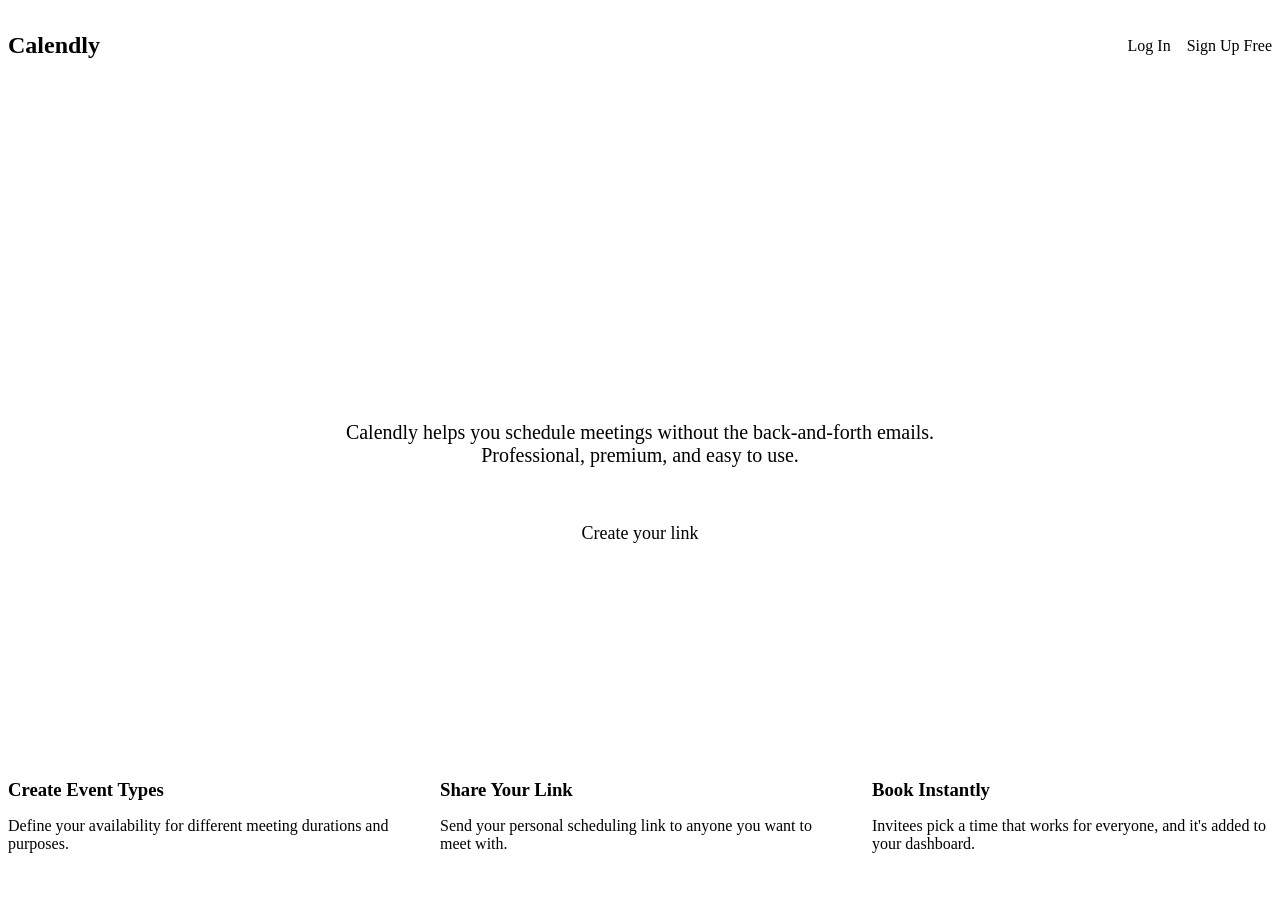
==== src/main/resources/templates/index.html @ 397c2df9 "implement core calendly clone functionality" ====
<!DOCTYPE html>
<html xmlns:th="http://www.thymeleaf.org">
<head>
    <meta charset="UTF-8">
    <title>Calendly Clone - Easy Scheduling</title>
    <link rel="stylesheet" th:href="@{/css/index.css}">
    <link href="https://fonts.googleapis.com/css2?family=Inter:wght@400;500;600;700&display=swap" rel="stylesheet">
    <style>
        .hero {
            padding: 120px 0;
            text-align: center;
        }
        .hero h1 {
            font-size: 4rem;
            line-height: 1.1;
            margin-bottom: 24px;
            background: linear-gradient(to right, var(--text-main), var(--primary-color));
            -webkit-background-clip: text;
            -webkit-text-fill-color: transparent;
        }
        .hero p {
            font-size: 1.25rem;
            color: var(--text-muted);
            max-width: 600px;
            margin: 0 auto 40px;
        }
    </style>
</head>
<body>
    <header style="padding: 24px 0;">
        <div class="container" style="display: flex; justify-content: space-between; align-items: center;">
            <div style="font-weight: 700; font-size: 1.5rem; color: var(--primary-color);">Calendly</div>
            <div style="display: flex; gap: 16px;">
                <a th:href="@{/login}" class="btn" style="color: var(--text-main); text-decoration: none;">Log In</a>
                <a th:href="@{/register}" class="btn btn-primary">Sign Up Free</a>
            </div>
        </div>
    </header>

    <main class="container">
        <section class="hero">
            <h1>Easy scheduling <br>ahead</h1>
            <p>Calendly helps you schedule meetings without the back-and-forth emails. Professional, premium, and easy to use.</p>
            <div style="display: flex; justify-content: center; gap: 16px;">
                <a th:href="@{/register}" class="btn btn-primary" style="padding: 16px 32px; font-size: 1.125rem;">Create your link</a>
            </div>
        </section>

        <section style="display: grid; grid-template-columns: repeat(3, 1fr); gap: 32px; margin-top: 80px;">
            <div class="card">
                <h3 style="margin-bottom: 12px;">Create Event Types</h3>
                <p style="color: var(--text-muted);">Define your availability for different meeting durations and purposes.</p>
            </div>
            <div class="card">
                <h3 style="margin-bottom: 12px;">Share Your Link</h3>
                <p style="color: var(--text-muted);">Send your personal scheduling link to anyone you want to meet with.</p>
            </div>
            <div class="card">
                <h3 style="margin-bottom: 12px;">Book Instantly</h3>
                <p style="color: var(--text-muted);">Invitees pick a time that works for everyone, and it's added to your dashboard.</p>
            </div>
        </section>
    </main>
</body>
</html>
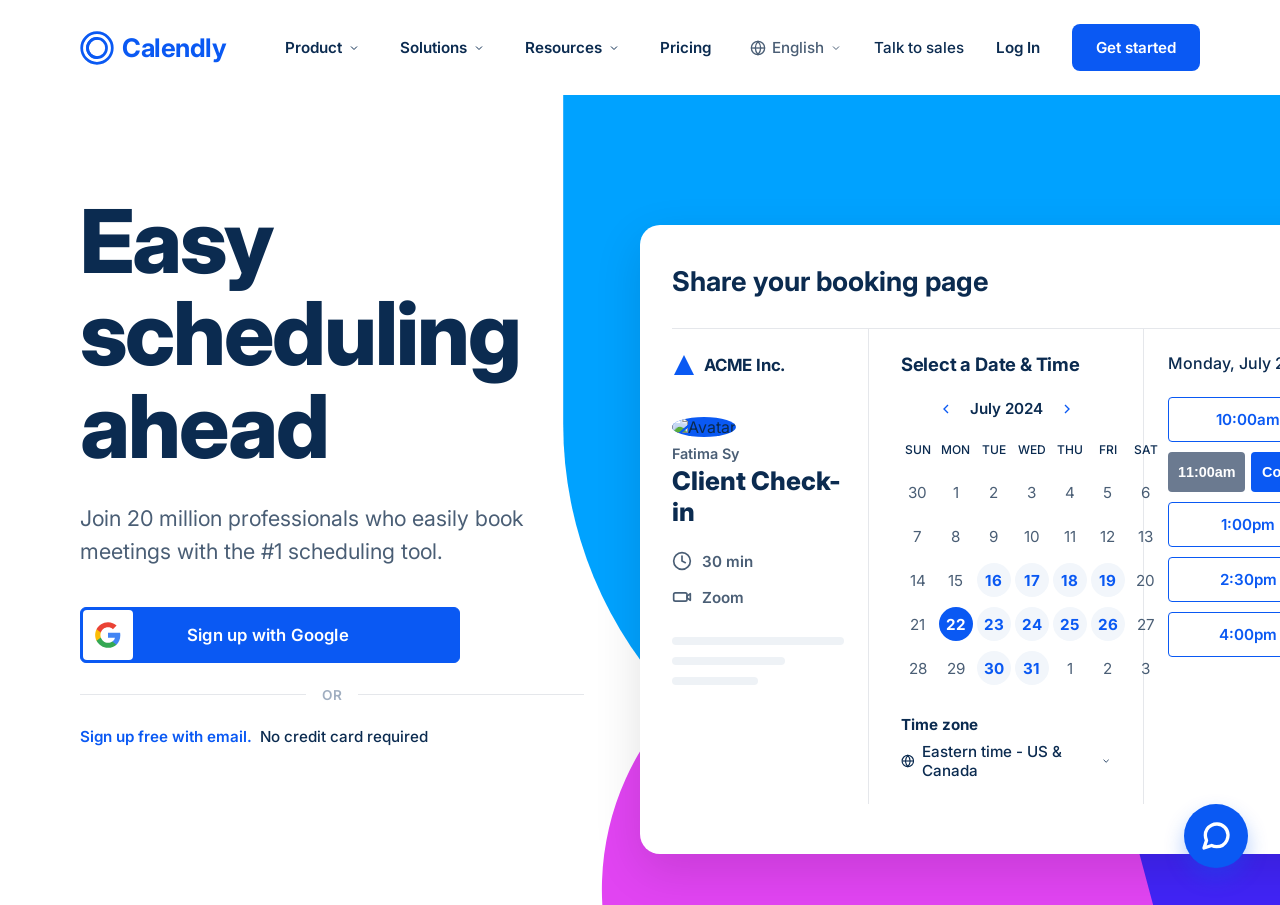
==== commit b7926ac6: "added google sign in" ====
--- a/src/main/resources/templates/index.html
+++ b/src/main/resources/templates/index.html
@@ -2,64 +2,327 @@
 <html xmlns:th="http://www.thymeleaf.org">
 <head>
     <meta charset="UTF-8">
-    <title>Calendly Clone - Easy Scheduling</title>
-    <link rel="stylesheet" th:href="@{/css/index.css}">
-    <link href="https://fonts.googleapis.com/css2?family=Inter:wght@400;500;600;700&display=swap" rel="stylesheet">
+    <title>Free Online Appointment Scheduling Software | Calendly</title>
+    <link href="https://fonts.googleapis.com/css2?family=Inter:wght@400;500;600;700;800&display=swap" rel="stylesheet">
     <style>
-        .hero {
-            padding: 120px 0;
-            text-align: center;
+        :root {
+            --blue: #0A59F3;
+            --blue-dark: #0044bd;
+            --dark-blue: #0B3558;
+            --light-blue: #E8F3FF;
+            --pink-purple: #D548F5;
+            --purple-dark: #7416E7;
+            --ms-dark: #12213D;
+            --text-dark: #0B2B50;
+            --text-muted: #4A5E75;
+            --bg-color: #ffffff;
+            --font-family: 'Inter', sans-serif;
+            --border-color: #E5E7EB;
         }
-        .hero h1 {
-            font-size: 4rem;
-            line-height: 1.1;
-            margin-bottom: 24px;
-            background: linear-gradient(to right, var(--text-main), var(--primary-color));
-            -webkit-background-clip: text;
-            -webkit-text-fill-color: transparent;
-        }
-        .hero p {
-            font-size: 1.25rem;
-            color: var(--text-muted);
-            max-width: 600px;
-            margin: 0 auto 40px;
+
+        * { box-sizing: border-box; margin: 0; padding: 0; }
+        body { font-family: var(--font-family); background-color: var(--bg-color); color: var(--text-dark); -webkit-font-smoothing: antialiased; overflow-x: hidden; }
+
+        /* Navigation */
+        .navbar { display: flex; justify-content: space-between; align-items: center; padding: 24px 80px; background: white; position: relative; z-index: 10; font-size: 0.95rem; }
+        .nav-logo { display: flex; align-items: center; gap: 8px; font-weight: 700; font-size: 1.6rem; color: var(--blue); text-decoration: none; letter-spacing: -0.5px;}
+        .nav-logo svg { width: 34px; height: 34px; color: var(--blue); }
+        .nav-links { display: flex; gap: 40px; font-weight: 600; color: var(--text-dark); align-items: center; margin-left: 20px;}
+        .nav-links a { text-decoration: none; color: inherit; display: flex; align-items: center; gap: 6px; }
+        .nav-links a:hover { color: var(--blue); }
+        .nav-links svg { width: 12px; height: 12px; }
+        
+        .nav-actions { display: flex; align-items: center; gap: 32px; font-weight: 600; }
+        .nav-actions .lang { display: flex; align-items: center; gap: 6px; color: var(--text-muted); text-decoration: none; font-weight: 500;}
+        .nav-actions .lang svg { width: 16px; height: 16px; }
+        .nav-actions .login { text-decoration: none; color: var(--text-dark); }
+        .btn-get-started { background: var(--blue); color: white !important; padding: 14px 24px; border-radius: 8px; text-decoration: none; transition: background 0.2s; }
+        .btn-get-started:hover { background: var(--blue-dark); }
+
+        /* Main hero wrapper */
+        .hero-section { position: relative; width: 100%; min-height: calc(100vh - 90px); overflow: hidden; }
+
+        /* Background Graphics */
+        .bg-shape-blue { position: absolute; right: 0; top: 0; width: 70%; height: 100%; background: #00A2FF; border-bottom-left-radius: 400px; transform: translateX(20%) translateY(-10%); z-index: 0; }
+        .bg-shape-darkblue { position: absolute; right: 0; bottom: -5%; width: 45%; height: 80%; background: #4124F6; border-top-left-radius: 350px; z-index: 1; border-top-right-radius: 100px; border-bottom-left-radius: 600px;}
+        .bg-shape-pink { position: absolute; right: 15%; bottom: -20%; width: 35%; height: 50%; background: #E144F2; border-top-left-radius: 300px; border-top-right-radius: 300px; z-index: 1; transform: scale(1.2) rotate(-15deg); }
+
+        /* Main container */
+        .main-container { display: flex; max-width: 1400px; margin: 0 auto; padding: 80px 80px 0; position: relative; z-index: 5; justify-content: space-between;}
+        
+        /* Left Content */
+        .hero-left { width: 45%; max-width: 580px; padding-top: 20px; }
+        .hero-left h1 { font-size: 5.5rem; font-weight: 800; line-height: 1.05; margin-bottom: 30px; color: var(--text-dark); letter-spacing: -2px; }
+        .hero-left p { font-size: 1.35rem; color: var(--text-muted); margin-bottom: 40px; line-height: 1.5; max-width: 480px; }
+
+        .signup-buttons { display: flex; flex-direction: column; gap: 16px; max-width: 380px; }
+        .oauth-btn { display: flex; align-items: center; width: 100%; border-radius: 6px; text-decoration: none; font-weight: 600; font-size: 1.05rem; padding: 2px; transition: transform 0.2s, box-shadow 0.2s; border: none; cursor: pointer; }
+        .oauth-btn:hover { transform: translateY(-1px); box-shadow: 0 4px 12px rgba(0,0,0,0.1); }
+        
+        .oauth-btn .icon-wrapper { width: 50px; height: 50px; background: white; border-radius: 4px; display: flex; align-items: center; justify-content: center; margin-right: auto; }
+        .oauth-btn .icon-wrapper svg { width: 28px; height: 28px; }
+        .oauth-btn span { flex: 1; text-align: center; margin-right: 54px; letter-spacing: 0.2px; }
+
+        .google-btn { background: var(--blue); color: white; border: 1px solid var(--blue); }
+        .ms-btn { background: var(--ms-dark); color: white; border: 1px solid var(--ms-dark); margin-top: 2px; }
+
+        .divider { display: flex; align-items: center; text-align: center; margin: 24px 0; color: #a0aec0; width: 100%; font-size: 0.85rem; font-weight: 600; letter-spacing: 0.5px; }
+        .divider::before, .divider::after { content: ''; flex: 1; border-bottom: 1px solid var(--border-color); }
+        .divider:not(:empty)::before { margin-right: 16px; }
+        .divider:not(:empty)::after { margin-left: 16px; }
+
+        .email-signup { font-size: 0.95rem; }
+        .email-signup a { color: var(--blue); text-decoration: none; font-weight: 600; }
+        .email-signup a:hover { text-decoration: underline; }
+        .email-signup span { color: var(--text-dark); margin-left: 4px; font-weight: 500;}
+
+        /* Right Content - Widget Preview */
+        .hero-right { width: 50%; max-width: 800px; position: relative; margin-top: 50px; }
+        
+        .widget-card { background: white; border-radius: 20px; box-shadow: 0 16px 48px rgba(0,0,0,0.12); width: 100%; min-width: 720px; padding: 40px 32px; padding-bottom: 50px;}
+        .widget-header { margin-bottom: 30px; font-size: 1.7rem; font-weight: 700; color: var(--text-dark); }
+        .widget-content { display: flex; border-top: 1px solid var(--border-color); overflow-x: auto; }
+        
+        .widget-col-1 { width: 30%; border-right: 1px solid var(--border-color); padding-top: 24px; padding-right: 24px; }
+        .widget-company { display: flex; align-items: center; gap: 8px; font-weight: 700; color: var(--text-dark); margin-bottom: 40px; font-size: 1.05rem; letter-spacing: -0.2px;}
+        .widget-company svg { width: 24px; height: 24px; color: var(--blue); }
+        .widget-avatar { width: 28px; height: 28px; border-radius: 50%; margin-bottom: 8px; background: #0A59F3; object-fit: cover; }
+        .widget-name { font-size: 0.9rem; color: var(--text-muted); font-weight: 600; margin-bottom: 4px; }
+        .widget-event { font-size: 1.6rem; font-weight: 800; color: var(--text-dark); margin-bottom: 24px; line-height: 1.2;}
+        .widget-meta { display: flex; align-items: center; gap: 10px; color: var(--text-muted); font-size: 0.95rem; font-weight: 600; margin-bottom: 16px; }
+        .widget-meta svg { width: 20px; height: 20px; color: var(--text-muted); }
+        
+        .skeleton-block { margin-top: 30px; }
+        .skeleton { height: 8px; background: #EEF2F6; border-radius: 6px; margin-bottom: 12px; }
+        .skeleton.w-full { width: 100%; }
+        .skeleton.w-2-3 { width: 66%; }
+        .skeleton.w-1-2 { width: 50%; }
+
+        .widget-col-2 { width: 42%; padding: 24px 32px; border-right: 1px solid var(--border-color); }
+        .widget-col-2 h4 { font-size: 1.15rem; color: var(--text-dark); margin-bottom: 24px; font-weight: 700; letter-spacing: -0.2px;}
+        
+        .calendar-nav { display: flex; align-items: center; justify-content: center; gap: 16px; margin-bottom: 24px; font-size: 0.95rem; font-weight: 600; }
+        .calendar-nav svg { width: 16px; height: 16px; color: var(--blue); }
+        
+        .calendar-grid { display: grid; grid-template-columns: repeat(7, 1fr); gap: 10px 4px; text-align: center; margin-bottom: 30px; }
+        .calendar-grid .day-name { font-size: 0.75rem; color: var(--text-dark); font-weight: 500; margin-bottom: 8px; text-transform: uppercase; }
+        .calendar-grid .day { width: 34px; height: 34px; display: flex; align-items: center; justify-content: center; margin: 0 auto; border-radius: 50%; font-size: 0.95rem; color: var(--blue); font-weight: 700; cursor: pointer; background: #F2F6FB;}
+        .calendar-grid .day:hover { background: #E8F3FF; }
+        .calendar-grid .day.muted { color: var(--text-muted); font-weight: 400; background: transparent; }
+        .calendar-grid .day.selected { background: var(--blue); color: white; }
+        .calendar-grid .day.selected:hover { background: var(--blue-dark); }
+
+        .timezone { font-size: 0.95rem; color: var(--text-dark); font-weight: 700; }
+        .timezone span { display: flex; align-items: center; gap: 8px; margin-top: 8px; color: var(--text-dark); font-weight: 500;}
+        .timezone svg { width: 16px; height: 16px; color: var(--text-dark); }
+
+        .widget-col-3 { width: 28%; padding: 24px 0 24px 24px; }
+        .widget-col-3 p { font-size: 1rem; color: var(--text-dark); font-weight: 500; margin-bottom: 24px; }
+        .time-slots { display: flex; flex-direction: column; gap: 10px; }
+        .time-slot { width: 100%; padding: 12px 0; border: 1px solid var(--blue); color: var(--blue); border-radius: 4px; text-align: center; font-weight: 600; font-size: 0.95rem; cursor: pointer; background: white; transition: border-width 0.1s; }
+        .time-slot:hover { border-width: 2px; padding: 11px 0; }
+        
+        .time-row { display: flex; gap: 6px; width: 100%; }
+        .time-row .slot-btn { flex: 1; padding: 12px 0; border: none; background: #6B7A90; color: white; font-weight: 600; border-radius: 4px; font-size: 0.9rem; cursor: pointer;}
+        .time-row .confirm-btn { flex: 1; padding: 12px 0; border: none; background: var(--blue); color: white; font-weight: 600; border-radius: 4px; font-size: 0.9rem; cursor: pointer;}
+
+        /* Floating Chat Button */
+        .chat-btn { position: fixed; bottom: 32px; right: 32px; width: 64px; height: 64px; background: var(--blue); border-radius: 50%; display: flex; align-items: center; justify-content: center; box-shadow: 0 10px 20px rgba(10,89,243,0.3); z-index: 50; cursor: pointer; }
+        .chat-btn:hover { background: var(--blue-dark); transform: scale(1.05); }
+        .chat-btn svg { width: 32px; height: 32px; color: white; }
+
+        @media (max-width: 1200px) {
+            .navbar { padding: 24px 40px; }
+            .nav-links, .nav-actions .lang, .nav-actions .login { display: none; }
+            .main-container { flex-direction: column; padding: 40px 40px 0; }
+            .hero-left, .hero-right { width: 100%; max-width: 100%; }
+            .widget-card { padding: 24px; overflow-x: auto;}
+            .widget-content { min-width: 700px; }
         }
     </style>
 </head>
 <body>
-    <header style="padding: 24px 0;">
-        <div class="container" style="display: flex; justify-content: space-between; align-items: center;">
-            <div style="font-weight: 700; font-size: 1.5rem; color: var(--primary-color);">Calendly</div>
-            <div style="display: flex; gap: 16px;">
-                <a th:href="@{/login}" class="btn" style="color: var(--text-main); text-decoration: none;">Log In</a>
-                <a th:href="@{/register}" class="btn btn-primary">Sign Up Free</a>
+
+    <!-- Navigation -->
+    <nav class="navbar">
+        <a href="/" class="nav-logo">
+            <svg viewBox="0 0 100 100" fill="none" xmlns="http://www.w3.org/2000/svg">
+                <circle cx="50" cy="50" r="45" stroke="currentColor" stroke-width="8"/>
+                <circle cx="50" cy="50" r="28" stroke="currentColor" stroke-width="8"/>
+                <path d="M50 22C34.536 22 22 34.536 22 50C22 65.464 34.536 78 50 78" stroke="currentColor" stroke-width="8" stroke-linecap="round"/>
+            </svg>
+            Calendly
+        </a>
+        <div class="nav-links">
+            <a href="#">Product <svg viewBox="0 0 24 24" fill="none" stroke="currentColor" stroke-width="2"><path d="M6 9l6 6 6-6"/></svg></a>
+            <a href="#">Solutions <svg viewBox="0 0 24 24" fill="none" stroke="currentColor" stroke-width="2"><path d="M6 9l6 6 6-6"/></svg></a>
+            <a href="#">Resources <svg viewBox="0 0 24 24" fill="none" stroke="currentColor" stroke-width="2"><path d="M6 9l6 6 6-6"/></svg></a>
+            <a href="#">Pricing</a>
+        </div>
+        <div class="nav-actions">
+            <a href="#" class="lang">
+                <svg viewBox="0 0 24 24" fill="none" stroke="currentColor" stroke-width="2"><circle cx="12" cy="12" r="10"/><path d="M12 2a15.3 15.3 0 0 1 4 10 15.3 15.3 0 0 1-4 10 15.3 15.3 0 0 1-4-10 15.3 15.3 0 0 1 4-10z"/><path d="M2 12h20"/></svg>
+                English <svg viewBox="0 0 24 24" fill="none" stroke="currentColor" stroke-width="2" style="width:12px; height:12px;"><path d="M6 9l6 6 6-6"/></svg>
+            </a>
+            <a href="#" class="lang" style="color: var(--text-dark);">Talk to sales</a>
+            <a th:href="@{/login}" class="login">Log In</a>
+            <a th:href="@{/register}" class="btn-get-started">Get started</a>
+        </div>
+    </nav>
+
+    <div class="hero-section">
+        <!-- Abstract Background Shapes -->
+        <div class="bg-shape-blue"></div>
+        <div class="bg-shape-darkblue"></div>
+        <div class="bg-shape-pink"></div>
+        
+        <div class="main-container">
+            <!-- Left Text & Actions -->
+            <div class="hero-left">
+                <h1>Easy<br>scheduling<br>ahead</h1>
+                <p>Join 20 million professionals who easily book meetings with the #1 scheduling tool.</p>
+                
+                <div class="signup-buttons">
+                    <a th:href="@{/oauth2/authorization/google}" class="oauth-btn google-btn">
+                        <div class="icon-wrapper">
+                            <svg viewBox="0 0 24 24" xmlns="http://www.w3.org/2000/svg"><path d="M22.56 12.25c0-.78-.07-1.53-.2-2.25H12v4.26h5.92c-.26 1.37-1.04 2.53-2.21 3.31v2.77h3.57c2.08-1.92 3.28-4.74 3.28-8.09z" fill="#4285F4"/><path d="M12 23c2.97 0 5.46-.98 7.28-2.66l-3.57-2.77c-.98.66-2.23 1.06-3.71 1.06-2.86 0-5.29-1.93-6.16-4.53H2.18v2.84C3.99 20.53 7.7 23 12 23z" fill="#34A853"/><path d="M5.84 14.09c-.22-.66-.35-1.36-.35-2.09s.13-1.43.35-2.09V7.07H2.18C1.43 8.55 1 10.22 1 12s.43 3.45 1.18 4.93l2.85-2.22.81-.62z" fill="#FBBC05"/><path d="M12 5.38c1.62 0 3.06.56 4.21 1.64l3.15-3.15C17.45 2.09 14.97 1 12 1 7.7 1 3.99 3.47 2.18 7.07l3.66 2.84c.87-2.6 3.3-4.53 6.16-4.53z" fill="#EA4335"/></svg>
+                        </div>
+                        <span>Sign up with Google</span>
+                    </a>
+
+                </div>
+
+                <div class="divider">
+                    <span>OR</span>
+                </div>
+                
+                <div class="email-signup">
+                    <a th:href="@{/register}">Sign up free with email.</a>
+                    <span>No credit card required</span>
+                </div>
+            </div>
+
+            <!-- Right Widget -->
+            <div class="hero-right">
+                <div class="widget-card">
+                    <div class="widget-header">Share your booking page</div>
+                    <div class="widget-content">
+                        <!-- Left Details Sidebar -->
+                        <div class="widget-col-1">
+                            <div class="widget-company">
+                                <svg viewBox="0 0 24 24" fill="var(--blue)"><path d="M12 2L2 22h20L12 2z"/></svg> 
+                                ACME Inc.
+                            </div>
+                            
+                            <!-- Using standard unsplash placeholder similar to original -->
+                            <img src="https://images.unsplash.com/photo-1494790108377-be9c29b29330?auto=format&fit=crop&w=64&q=80" alt="Avatar" class="widget-avatar">
+                            <div class="widget-name">Fatima Sy</div>
+                            <div class="widget-event">Client Check-in</div>
+                            
+                            <div class="widget-meta">
+                                <svg viewBox="0 0 24 24" fill="none" stroke="currentColor" stroke-width="2" stroke-linecap="round" stroke-linejoin="round"><circle cx="12" cy="12" r="10"/><polyline points="12 6 12 12 16 14"/></svg>
+                                30 min
+                            </div>
+                            <div class="widget-meta">
+                                <svg viewBox="0 0 24 24" fill="none" stroke="currentColor" stroke-width="2" stroke-linecap="round" stroke-linejoin="round"><rect x="2" y="7" width="16" height="10" rx="2" ry="2"/><polygon points="22 8 22 16 18 13 18 11"/></svg>
+                                Zoom
+                            </div>
+                            
+                            <div class="skeleton-block">
+                                <div class="skeleton w-full"></div>
+                                <div class="skeleton w-2-3"></div>
+                                <div class="skeleton w-1-2"></div>
+                            </div>
+                        </div>
+
+                        <!-- Calendar Grid -->
+                        <div class="widget-col-2">
+                            <h4>Select a Date & Time</h4>
+                            
+                            <div class="calendar-nav">
+                                <svg viewBox="0 0 24 24" fill="none" stroke="currentColor" stroke-width="2"><path d="M15 18l-6-6 6-6"/></svg>
+                                July 2024
+                                <svg viewBox="0 0 24 24" fill="none" stroke="currentColor" stroke-width="2"><path d="M9 18l6-6-6-6"/></svg>
+                            </div>
+                            
+                            <div class="calendar-grid">
+                                <div class="day-name">Sun</div><div class="day-name">Mon</div><div class="day-name">Tue</div><div class="day-name">Wed</div><div class="day-name">Thu</div><div class="day-name">Fri</div><div class="day-name">Sat</div>
+                                
+                                <div class="day muted">30</div>
+                                <div class="day muted">1</div>
+                                <div class="day muted">2</div>
+                                <div class="day muted">3</div>
+                                <div class="day muted">4</div>
+                                <div class="day muted">5</div>
+                                <div class="day muted">6</div>
+                                
+                                <div class="day muted">7</div>
+                                <div class="day muted">8</div>
+                                <div class="day muted">9</div>
+                                <div class="day muted">10</div>
+                                <div class="day muted">11</div>
+                                <div class="day muted">12</div>
+                                <div class="day muted">13</div>
+                                
+                                <div class="day muted">14</div>
+                                <div class="day muted">15</div>
+                                <div class="day">16</div>
+                                <div class="day">17</div>
+                                <div class="day">18</div>
+                                <div class="day">19</div>
+                                <div class="day muted">20</div>
+                                
+                                <div class="day muted">21</div>
+                                <div class="day selected">22</div>
+                                <div class="day">23</div>
+                                <div class="day">24</div>
+                                <div class="day">25</div>
+                                <div class="day">26</div>
+                                <div class="day muted">27</div>
+                                
+                                <div class="day muted">28</div>
+                                <div class="day muted">29</div>
+                                <div class="day">30</div>
+                                <div class="day">31</div>
+                                <div class="day muted">1</div>
+                                <div class="day muted">2</div>
+                                <div class="day muted">3</div>
+                            </div>
+                            
+                            <div class="timezone">
+                                Time zone
+                                <span>
+                                    <svg viewBox="0 0 24 24" fill="none" stroke="currentColor" stroke-width="2"><circle cx="12" cy="12" r="10"/><path d="M2.5 12h19"/><path d="M12 2a15.3 15.3 0 0 1 4 10 15.3 15.3 0 0 1-4 10 15.3 15.3 0 0 1-4-10 15.3 15.3 0 0 1 4-10z"/></svg> 
+                                    Eastern time - US & Canada <svg style="width:12px; height:12px" viewBox="0 0 24 24" fill="none" stroke="currentColor" stroke-width="2"><path d="M6 9l6 6 6-6"/></svg>
+                                </span>
+                            </div>
+                        </div>
+
+                        <!-- Time Slots -->
+                        <div class="widget-col-3">
+                            <p>Monday, July 22</p>
+                            
+                            <div class="time-slots">
+                                <div class="time-slot">10:00am</div>
+                                <div class="time-row">
+                                    <button class="slot-btn">11:00am</button>
+                                    <button class="confirm-btn">Confirm</button>
+                                </div>
+                                <div class="time-slot">1:00pm</div>
+                                <div class="time-slot">2:30pm</div>
+                                <div class="time-slot">4:00pm</div>
+                            </div>
+                        </div>
+                    </div>
+                </div>
             </div>
         </div>
-    </header>
-
-    <main class="container">
-        <section class="hero">
-            <h1>Easy scheduling <br>ahead</h1>
-            <p>Calendly helps you schedule meetings without the back-and-forth emails. Professional, premium, and easy to use.</p>
-            <div style="display: flex; justify-content: center; gap: 16px;">
-                <a th:href="@{/register}" class="btn btn-primary" style="padding: 16px 32px; font-size: 1.125rem;">Create your link</a>
-            </div>
-        </section>
-
-        <section style="display: grid; grid-template-columns: repeat(3, 1fr); gap: 32px; margin-top: 80px;">
-            <div class="card">
-                <h3 style="margin-bottom: 12px;">Create Event Types</h3>
-                <p style="color: var(--text-muted);">Define your availability for different meeting durations and purposes.</p>
-            </div>
-            <div class="card">
-                <h3 style="margin-bottom: 12px;">Share Your Link</h3>
-                <p style="color: var(--text-muted);">Send your personal scheduling link to anyone you want to meet with.</p>
-            </div>
-            <div class="card">
-                <h3 style="margin-bottom: 12px;">Book Instantly</h3>
-                <p style="color: var(--text-muted);">Invitees pick a time that works for everyone, and it's added to your dashboard.</p>
-            </div>
-        </section>
-    </main>
+    </div>
+
+    <!-- Floating Chat Button -->
+    <div class="chat-btn">
+        <svg viewBox="0 0 24 24" fill="none" stroke="currentColor" stroke-width="2.5" stroke-linecap="round" stroke-linejoin="round"><path d="M21 11.5a8.38 8.38 0 0 1-.9 3.8 8.5 8.5 0 0 1-7.6 4.7 8.38 8.38 0 0 1-3.8-.9L3 21l1.9-5.7a8.38 8.38 0 0 1-.9-3.8 8.5 8.5 0 0 1 4.7-7.6 8.38 8.38 0 0 1 3.8-.9h.5a8.48 8.48 0 0 1 8 8v.5z"/></svg>
+    </div>
+
 </body>
 </html>
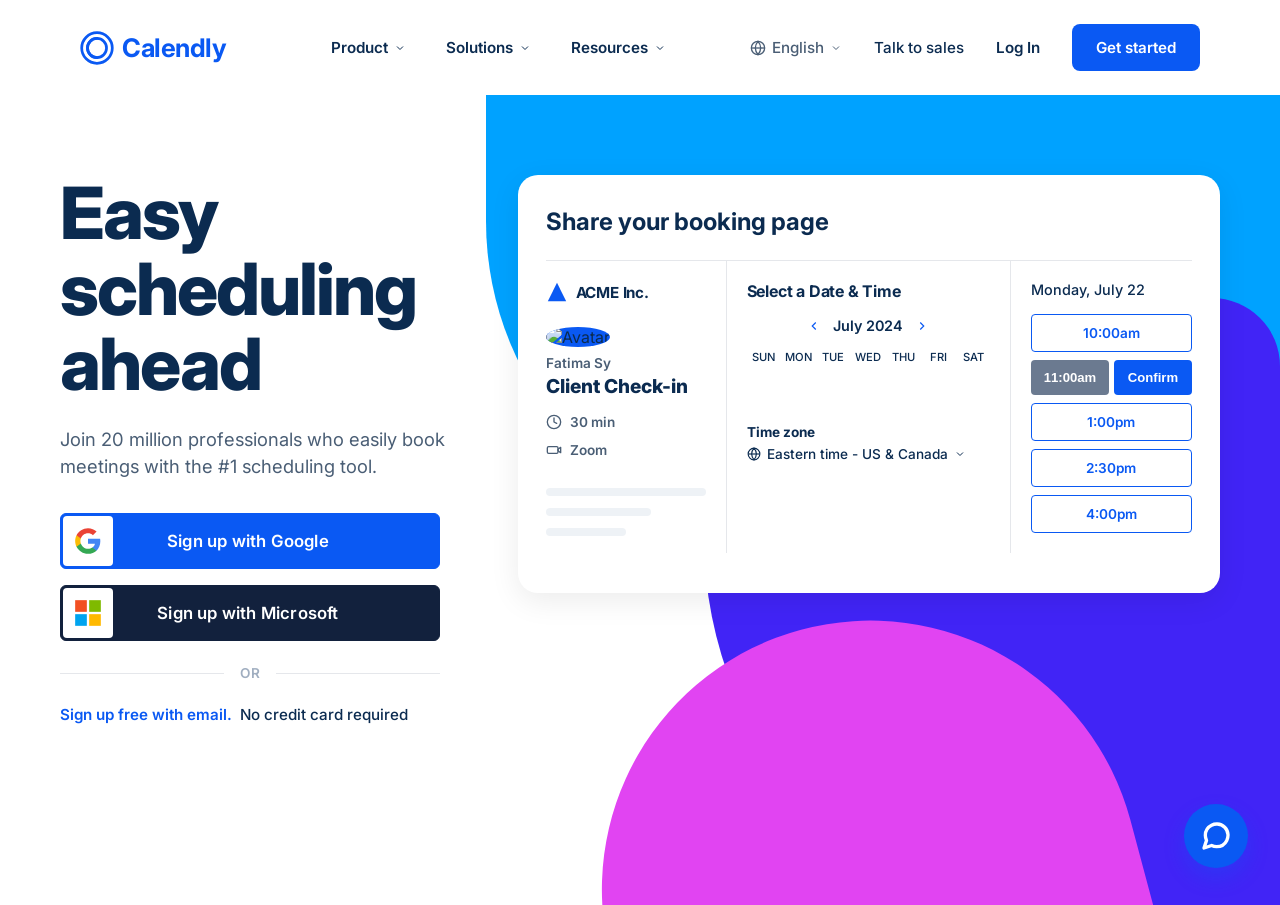
==== commit 4eba2ec5: "changed css and added current mnth calender in index page instead of static one" ====
--- a/src/main/resources/templates/index.html
+++ b/src/main/resources/templates/index.html
@@ -25,15 +25,15 @@
 
         /* Navigation */
         .navbar { display: flex; justify-content: space-between; align-items: center; padding: 24px 80px; background: white; position: relative; z-index: 10; font-size: 0.95rem; }
-        .nav-logo { display: flex; align-items: center; gap: 8px; font-weight: 700; font-size: 1.6rem; color: var(--blue); text-decoration: none; letter-spacing: -0.5px;}
+        .nav-logo { display: flex; align-items: center; gap: 8px; font-weight: 700; font-size: 1.6rem; color: var(--blue); text-decoration: none; letter-spacing: -0.5px; }
         .nav-logo svg { width: 34px; height: 34px; color: var(--blue); }
-        .nav-links { display: flex; gap: 40px; font-weight: 600; color: var(--text-dark); align-items: center; margin-left: 20px;}
+        .nav-links { display: flex; gap: 40px; font-weight: 600; color: var(--text-dark); align-items: center; margin-left: 20px; }
         .nav-links a { text-decoration: none; color: inherit; display: flex; align-items: center; gap: 6px; }
         .nav-links a:hover { color: var(--blue); }
         .nav-links svg { width: 12px; height: 12px; }
-        
+
         .nav-actions { display: flex; align-items: center; gap: 32px; font-weight: 600; }
-        .nav-actions .lang { display: flex; align-items: center; gap: 6px; color: var(--text-muted); text-decoration: none; font-weight: 500;}
+        .nav-actions .lang { display: flex; align-items: center; gap: 6px; color: var(--text-muted); text-decoration: none; font-weight: 500; }
         .nav-actions .lang svg { width: 16px; height: 16px; }
         .nav-actions .login { text-decoration: none; color: var(--text-dark); }
         .btn-get-started { background: var(--blue); color: white !important; padding: 14px 24px; border-radius: 8px; text-decoration: none; transition: background 0.2s; }
@@ -43,88 +43,134 @@
         .hero-section { position: relative; width: 100%; min-height: calc(100vh - 90px); overflow: hidden; }
 
         /* Background Graphics */
-        .bg-shape-blue { position: absolute; right: 0; top: 0; width: 70%; height: 100%; background: #00A2FF; border-bottom-left-radius: 400px; transform: translateX(20%) translateY(-10%); z-index: 0; }
-        .bg-shape-darkblue { position: absolute; right: 0; bottom: -5%; width: 45%; height: 80%; background: #4124F6; border-top-left-radius: 350px; z-index: 1; border-top-right-radius: 100px; border-bottom-left-radius: 600px;}
-        .bg-shape-pink { position: absolute; right: 15%; bottom: -20%; width: 35%; height: 50%; background: #E144F2; border-top-left-radius: 300px; border-top-right-radius: 300px; z-index: 1; transform: scale(1.2) rotate(-15deg); }
+        .bg-shape-blue {
+            position: absolute; right: 0; top: 0;
+            width: 62%; height: 55%;
+            background: #00A2FF;
+            border-bottom-left-radius: 320px;
+            z-index: 0;
+        }
+        .bg-shape-darkblue {
+            position: absolute; right: 0; bottom: -5%;
+            width: 45%; height: 80%;
+            background: #4124F6;
+            border-top-left-radius: 350px;
+            border-top-right-radius: 100px;
+            border-bottom-left-radius: 600px;
+            z-index: 1;
+        }
+        .bg-shape-pink {
+            position: absolute; right: 15%; bottom: -20%;
+            width: 35%; height: 50%;
+            background: #E144F2;
+            border-top-left-radius: 300px;
+            border-top-right-radius: 300px;
+            z-index: 1;
+            transform: scale(1.2) rotate(-15deg);
+        }
 
         /* Main container */
-        .main-container { display: flex; max-width: 1400px; margin: 0 auto; padding: 80px 80px 0; position: relative; z-index: 5; justify-content: space-between;}
-        
+        .main-container { display: flex; max-width: 1400px; margin: 0 auto; padding: 60px 60px 0; position: relative; z-index: 5; justify-content: space-between; align-items: flex-start; gap: 40px; }
+
         /* Left Content */
-        .hero-left { width: 45%; max-width: 580px; padding-top: 20px; }
-        .hero-left h1 { font-size: 5.5rem; font-weight: 800; line-height: 1.05; margin-bottom: 30px; color: var(--text-dark); letter-spacing: -2px; }
-        .hero-left p { font-size: 1.35rem; color: var(--text-muted); margin-bottom: 40px; line-height: 1.5; max-width: 480px; }
+        .hero-left { width: 36%; max-width: 460px; padding-top: 20px; flex-shrink: 0; }
+        .hero-left h1 {
+            font-size: 4.5rem;
+            font-weight: 800;
+            line-height: 1.05;
+            margin-bottom: 24px;
+            color: var(--text-dark);
+            letter-spacing: -2px;
+        }
+        .hero-left p { font-size: 1.15rem; color: var(--text-muted); margin-bottom: 32px; line-height: 1.5; max-width: 400px; }
 
         .signup-buttons { display: flex; flex-direction: column; gap: 16px; max-width: 380px; }
         .oauth-btn { display: flex; align-items: center; width: 100%; border-radius: 6px; text-decoration: none; font-weight: 600; font-size: 1.05rem; padding: 2px; transition: transform 0.2s, box-shadow 0.2s; border: none; cursor: pointer; }
         .oauth-btn:hover { transform: translateY(-1px); box-shadow: 0 4px 12px rgba(0,0,0,0.1); }
-        
+
         .oauth-btn .icon-wrapper { width: 50px; height: 50px; background: white; border-radius: 4px; display: flex; align-items: center; justify-content: center; margin-right: auto; }
         .oauth-btn .icon-wrapper svg { width: 28px; height: 28px; }
         .oauth-btn span { flex: 1; text-align: center; margin-right: 54px; letter-spacing: 0.2px; }
 
         .google-btn { background: var(--blue); color: white; border: 1px solid var(--blue); }
-        .ms-btn { background: var(--ms-dark); color: white; border: 1px solid var(--ms-dark); margin-top: 2px; }
-
-        .divider { display: flex; align-items: center; text-align: center; margin: 24px 0; color: #a0aec0; width: 100%; font-size: 0.85rem; font-weight: 600; letter-spacing: 0.5px; }
+        .ms-btn { background: var(--ms-dark); color: white; border: 1px solid var(--ms-dark); }
+
+        /* FIXED — constrain divider to button width */
+        .divider {
+            display: flex; align-items: center; text-align: center;
+            margin: 24px 0;
+            max-width: 380px; /* added */
+            color: #a0aec0;
+            font-size: 0.85rem; font-weight: 600; letter-spacing: 0.5px;
+        }
         .divider::before, .divider::after { content: ''; flex: 1; border-bottom: 1px solid var(--border-color); }
         .divider:not(:empty)::before { margin-right: 16px; }
         .divider:not(:empty)::after { margin-left: 16px; }
 
-        .email-signup { font-size: 0.95rem; }
+        /* FIXED — constrain email signup to button width */
+        .email-signup {
+            font-size: 0.95rem;
+            max-width: 380px; /* added */
+        }
         .email-signup a { color: var(--blue); text-decoration: none; font-weight: 600; }
         .email-signup a:hover { text-decoration: underline; }
-        .email-signup span { color: var(--text-dark); margin-left: 4px; font-weight: 500;}
-
-        /* Right Content - Widget Preview */
-        .hero-right { width: 50%; max-width: 800px; position: relative; margin-top: 50px; }
-        
-        .widget-card { background: white; border-radius: 20px; box-shadow: 0 16px 48px rgba(0,0,0,0.12); width: 100%; min-width: 720px; padding: 40px 32px; padding-bottom: 50px;}
-        .widget-header { margin-bottom: 30px; font-size: 1.7rem; font-weight: 700; color: var(--text-dark); }
-        .widget-content { display: flex; border-top: 1px solid var(--border-color); overflow-x: auto; }
-        
-        .widget-col-1 { width: 30%; border-right: 1px solid var(--border-color); padding-top: 24px; padding-right: 24px; }
-        .widget-company { display: flex; align-items: center; gap: 8px; font-weight: 700; color: var(--text-dark); margin-bottom: 40px; font-size: 1.05rem; letter-spacing: -0.2px;}
-        .widget-company svg { width: 24px; height: 24px; color: var(--blue); }
-        .widget-avatar { width: 28px; height: 28px; border-radius: 50%; margin-bottom: 8px; background: #0A59F3; object-fit: cover; }
-        .widget-name { font-size: 0.9rem; color: var(--text-muted); font-weight: 600; margin-bottom: 4px; }
-        .widget-event { font-size: 1.6rem; font-weight: 800; color: var(--text-dark); margin-bottom: 24px; line-height: 1.2;}
-        .widget-meta { display: flex; align-items: center; gap: 10px; color: var(--text-muted); font-size: 0.95rem; font-weight: 600; margin-bottom: 16px; }
-        .widget-meta svg { width: 20px; height: 20px; color: var(--text-muted); }
-        
+        .email-signup span { color: var(--text-dark); margin-left: 4px; font-weight: 500; }
+
+        /* Right Content — Widget Preview */
+        .hero-right { flex: 1; min-width: 0; position: relative; margin-top: 20px; }
+
+        .widget-card {
+            background: white;
+            border-radius: 20px;
+            box-shadow: 0 8px 30px rgba(0,0,0,0.08);
+            width: 100%;
+            padding: 32px 28px 40px;
+        }
+        .widget-header { margin-bottom: 24px; font-size: 1.5rem; font-weight: 700; color: var(--text-dark); }
+        .widget-content { display: flex; border-top: 1px solid var(--border-color); }
+
+        .widget-col-1 { width: 28%; border-right: 1px solid var(--border-color); padding-top: 20px; padding-right: 20px; }
+        .widget-company { display: flex; align-items: center; gap: 8px; font-weight: 700; color: var(--text-dark); margin-bottom: 24px; font-size: 0.95rem; letter-spacing: -0.2px; }
+        .widget-company svg { width: 22px; height: 22px; color: var(--blue); }
+        .widget-avatar { width: 36px; height: 36px; border-radius: 50%; margin-bottom: 8px; background: #0A59F3; object-fit: cover; }
+        .widget-name { font-size: 0.85rem; color: var(--text-muted); font-weight: 600; margin-bottom: 4px; }
+        .widget-event { font-size: 1.2rem; font-weight: 800; color: var(--text-dark); margin-bottom: 16px; line-height: 1.2; }
+        .widget-meta { display: flex; align-items: center; gap: 8px; color: var(--text-muted); font-size: 0.85rem; font-weight: 600; margin-bottom: 12px; }
+        .widget-meta svg { width: 16px; height: 16px; color: var(--text-muted); flex-shrink: 0; }
+
         .skeleton-block { margin-top: 30px; }
         .skeleton { height: 8px; background: #EEF2F6; border-radius: 6px; margin-bottom: 12px; }
         .skeleton.w-full { width: 100%; }
         .skeleton.w-2-3 { width: 66%; }
         .skeleton.w-1-2 { width: 50%; }
 
-        .widget-col-2 { width: 42%; padding: 24px 32px; border-right: 1px solid var(--border-color); }
-        .widget-col-2 h4 { font-size: 1.15rem; color: var(--text-dark); margin-bottom: 24px; font-weight: 700; letter-spacing: -0.2px;}
-        
-        .calendar-nav { display: flex; align-items: center; justify-content: center; gap: 16px; margin-bottom: 24px; font-size: 0.95rem; font-weight: 600; }
-        .calendar-nav svg { width: 16px; height: 16px; color: var(--blue); }
-        
-        .calendar-grid { display: grid; grid-template-columns: repeat(7, 1fr); gap: 10px 4px; text-align: center; margin-bottom: 30px; }
-        .calendar-grid .day-name { font-size: 0.75rem; color: var(--text-dark); font-weight: 500; margin-bottom: 8px; text-transform: uppercase; }
-        .calendar-grid .day { width: 34px; height: 34px; display: flex; align-items: center; justify-content: center; margin: 0 auto; border-radius: 50%; font-size: 0.95rem; color: var(--blue); font-weight: 700; cursor: pointer; background: #F2F6FB;}
+        .widget-col-2 { width: 44%; padding: 20px 20px; border-right: 1px solid var(--border-color); }
+        .widget-col-2 h4 { font-size: 1rem; color: var(--text-dark); margin-bottom: 16px; font-weight: 700; letter-spacing: -0.2px; }
+
+        .calendar-nav { display: flex; align-items: center; justify-content: center; gap: 12px; margin-bottom: 16px; font-size: 0.9rem; font-weight: 600; }
+        .calendar-nav svg { width: 14px; height: 14px; color: var(--blue); }
+
+        .calendar-grid { display: grid; grid-template-columns: repeat(7, 1fr); gap: 6px 2px; text-align: center; margin-bottom: 20px; }
+        .calendar-grid .day-name { font-size: 0.7rem; color: var(--text-dark); font-weight: 500; margin-bottom: 4px; text-transform: uppercase; }
+        .calendar-grid .day { width: 30px; height: 30px; display: flex; align-items: center; justify-content: center; margin: 0 auto; border-radius: 50%; font-size: 0.85rem; color: var(--blue); font-weight: 700; cursor: pointer; background: transparent; }
         .calendar-grid .day:hover { background: #E8F3FF; }
-        .calendar-grid .day.muted { color: var(--text-muted); font-weight: 400; background: transparent; }
+        .calendar-grid .day.muted { color: var(--text-muted); font-weight: 400; background: transparent; cursor: default; }
         .calendar-grid .day.selected { background: var(--blue); color: white; }
         .calendar-grid .day.selected:hover { background: var(--blue-dark); }
 
-        .timezone { font-size: 0.95rem; color: var(--text-dark); font-weight: 700; }
-        .timezone span { display: flex; align-items: center; gap: 8px; margin-top: 8px; color: var(--text-dark); font-weight: 500;}
-        .timezone svg { width: 16px; height: 16px; color: var(--text-dark); }
-
-        .widget-col-3 { width: 28%; padding: 24px 0 24px 24px; }
-        .widget-col-3 p { font-size: 1rem; color: var(--text-dark); font-weight: 500; margin-bottom: 24px; }
-        .time-slots { display: flex; flex-direction: column; gap: 10px; }
-        .time-slot { width: 100%; padding: 12px 0; border: 1px solid var(--blue); color: var(--blue); border-radius: 4px; text-align: center; font-weight: 600; font-size: 0.95rem; cursor: pointer; background: white; transition: border-width 0.1s; }
-        .time-slot:hover { border-width: 2px; padding: 11px 0; }
-        
-        .time-row { display: flex; gap: 6px; width: 100%; }
-        .time-row .slot-btn { flex: 1; padding: 12px 0; border: none; background: #6B7A90; color: white; font-weight: 600; border-radius: 4px; font-size: 0.9rem; cursor: pointer;}
-        .time-row .confirm-btn { flex: 1; padding: 12px 0; border: none; background: var(--blue); color: white; font-weight: 600; border-radius: 4px; font-size: 0.9rem; cursor: pointer;}
+        .timezone { font-size: 0.85rem; color: var(--text-dark); font-weight: 700; }
+        .timezone span { display: flex; align-items: center; gap: 6px; margin-top: 6px; color: var(--text-dark); font-weight: 500; flex-wrap: wrap; }
+        .timezone svg { width: 14px; height: 14px; color: var(--text-dark); flex-shrink: 0; }
+
+        .widget-col-3 { width: 28%; padding: 20px 0 20px 20px; }
+        .widget-col-3 p { font-size: 0.9rem; color: var(--text-dark); font-weight: 500; margin-bottom: 16px; }
+        .time-slots { display: flex; flex-direction: column; gap: 8px; }
+        .time-slot { width: 100%; padding: 10px 0; border: 1px solid var(--blue); color: var(--blue); border-radius: 4px; text-align: center; font-weight: 600; font-size: 0.85rem; cursor: pointer; background: white; transition: border-width 0.1s; }
+        .time-slot:hover { border-width: 2px; padding: 9px 0; }
+
+        .time-row { display: flex; gap: 5px; width: 100%; }
+        .time-row .slot-btn { flex: 1; padding: 10px 0; border: none; background: #6B7A90; color: white; font-weight: 600; border-radius: 4px; font-size: 0.82rem; cursor: pointer; }
+        .time-row .confirm-btn { flex: 1; padding: 10px 0; border: none; background: var(--blue); color: white; font-weight: 600; border-radius: 4px; font-size: 0.82rem; cursor: pointer; }
 
         /* Floating Chat Button */
         .chat-btn { position: fixed; bottom: 32px; right: 32px; width: 64px; height: 64px; background: var(--blue); border-radius: 50%; display: flex; align-items: center; justify-content: center; box-shadow: 0 10px 20px rgba(10,89,243,0.3); z-index: 50; cursor: pointer; }
@@ -134,195 +180,188 @@
         @media (max-width: 1200px) {
             .navbar { padding: 24px 40px; }
             .nav-links, .nav-actions .lang, .nav-actions .login { display: none; }
-            .main-container { flex-direction: column; padding: 40px 40px 0; }
+            .main-container { flex-direction: column; padding: 40px 40px 0; gap: 40px; }
             .hero-left, .hero-right { width: 100%; max-width: 100%; }
-            .widget-card { padding: 24px; overflow-x: auto;}
-            .widget-content { min-width: 700px; }
+            .widget-card { padding: 24px; }
+            .widget-content { overflow-x: auto; }
+            .widget-col-1, .widget-col-2, .widget-col-3 { min-width: 200px; }
         }
     </style>
 </head>
 <body>
 
-    <!-- Navigation -->
-    <nav class="navbar">
-        <a href="/" class="nav-logo">
-            <svg viewBox="0 0 100 100" fill="none" xmlns="http://www.w3.org/2000/svg">
-                <circle cx="50" cy="50" r="45" stroke="currentColor" stroke-width="8"/>
-                <circle cx="50" cy="50" r="28" stroke="currentColor" stroke-width="8"/>
-                <path d="M50 22C34.536 22 22 34.536 22 50C22 65.464 34.536 78 50 78" stroke="currentColor" stroke-width="8" stroke-linecap="round"/>
-            </svg>
-            Calendly
+<!-- Navigation -->
+<nav class="navbar">
+    <a href="/" class="nav-logo">
+        <svg viewBox="0 0 100 100" fill="none" xmlns="http://www.w3.org/2000/svg">
+            <circle cx="50" cy="50" r="45" stroke="currentColor" stroke-width="8"/>
+            <circle cx="50" cy="50" r="28" stroke="currentColor" stroke-width="8"/>
+            <path d="M50 22C34.536 22 22 34.536 22 50C22 65.464 34.536 78 50 78" stroke="currentColor" stroke-width="8" stroke-linecap="round"/>
+        </svg>
+        Calendly
+    </a>
+    <div class="nav-links">
+        <a href="#">Product <svg viewBox="0 0 24 24" fill="none" stroke="currentColor" stroke-width="2"><path d="M6 9l6 6 6-6"/></svg></a>
+        <a href="#">Solutions <svg viewBox="0 0 24 24" fill="none" stroke="currentColor" stroke-width="2"><path d="M6 9l6 6 6-6"/></svg></a>
+        <a href="#">Resources <svg viewBox="0 0 24 24" fill="none" stroke="currentColor" stroke-width="2"><path d="M6 9l6 6 6-6"/></svg></a>
+    </div>
+    <div class="nav-actions">
+        <a href="#" class="lang">
+            <svg viewBox="0 0 24 24" fill="none" stroke="currentColor" stroke-width="2"><circle cx="12" cy="12" r="10"/><path d="M12 2a15.3 15.3 0 0 1 4 10 15.3 15.3 0 0 1-4 10 15.3 15.3 0 0 1-4-10 15.3 15.3 0 0 1 4-10z"/><path d="M2 12h20"/></svg>
+            English <svg viewBox="0 0 24 24" fill="none" stroke="currentColor" stroke-width="2" style="width:12px;height:12px;"><path d="M6 9l6 6 6-6"/></svg>
         </a>
-        <div class="nav-links">
-            <a href="#">Product <svg viewBox="0 0 24 24" fill="none" stroke="currentColor" stroke-width="2"><path d="M6 9l6 6 6-6"/></svg></a>
-            <a href="#">Solutions <svg viewBox="0 0 24 24" fill="none" stroke="currentColor" stroke-width="2"><path d="M6 9l6 6 6-6"/></svg></a>
-            <a href="#">Resources <svg viewBox="0 0 24 24" fill="none" stroke="currentColor" stroke-width="2"><path d="M6 9l6 6 6-6"/></svg></a>
-            <a href="#">Pricing</a>
+        <a href="#" class="lang" style="color: var(--text-dark);">Talk to sales</a>
+        <a th:href="@{/login}" class="login">Log In</a>
+        <a th:href="@{/register}" class="btn-get-started">Get started</a>
+    </div>
+</nav>
+
+<div class="hero-section">
+    <div class="bg-shape-blue"></div>
+    <div class="bg-shape-darkblue"></div>
+    <div class="bg-shape-pink"></div>
+
+    <div class="main-container">
+        <!-- Left Text & Actions -->
+        <div class="hero-left">
+            <h1>Easy<br>scheduling<br>ahead</h1>
+            <p>Join 20 million professionals who easily book meetings with the #1 scheduling tool.</p>
+
+            <div class="signup-buttons">
+                <a th:href="@{/oauth2/authorization/google}" class="oauth-btn google-btn">
+                    <div class="icon-wrapper">
+                        <svg viewBox="0 0 24 24" xmlns="http://www.w3.org/2000/svg">
+                            <path d="M22.56 12.25c0-.78-.07-1.53-.2-2.25H12v4.26h5.92c-.26 1.37-1.04 2.53-2.21 3.31v2.77h3.57c2.08-1.92 3.28-4.74 3.28-8.09z" fill="#4285F4"/>
+                            <path d="M12 23c2.97 0 5.46-.98 7.28-2.66l-3.57-2.77c-.98.66-2.23 1.06-3.71 1.06-2.86 0-5.29-1.93-6.16-4.53H2.18v2.84C3.99 20.53 7.7 23 12 23z" fill="#34A853"/>
+                            <path d="M5.84 14.09c-.22-.66-.35-1.36-.35-2.09s.13-1.43.35-2.09V7.07H2.18C1.43 8.55 1 10.22 1 12s.43 3.45 1.18 4.93l2.85-2.22.81-.62z" fill="#FBBC05"/>
+                            <path d="M12 5.38c1.62 0 3.06.56 4.21 1.64l3.15-3.15C17.45 2.09 14.97 1 12 1 7.7 1 3.99 3.47 2.18 7.07l3.66 2.84c.87-2.6 3.3-4.53 6.16-4.53z" fill="#EA4335"/>
+                        </svg>
+                    </div>
+                    <span>Sign up with Google</span>
+                </a>
+
+                <a th:href="@{/oauth2/authorization/microsoft}" class="oauth-btn ms-btn">
+                    <div class="icon-wrapper">
+                        <svg viewBox="0 0 24 24" xmlns="http://www.w3.org/2000/svg">
+                            <rect x="1" y="1" width="10" height="10" fill="#F25022"/>
+                            <rect x="13" y="1" width="10" height="10" fill="#7FBA00"/>
+                            <rect x="1" y="13" width="10" height="10" fill="#00A4EF"/>
+                            <rect x="13" y="13" width="10" height="10" fill="#FFB900"/>
+                        </svg>
+                    </div>
+                    <span>Sign up with Microsoft</span>
+                </a>
+            </div>
+
+            <div class="divider"><span>OR</span></div>
+
+            <div class="email-signup">
+                <a th:href="@{/register}">Sign up free with email.</a>
+                <span>No credit card required</span>
+            </div>
         </div>
-        <div class="nav-actions">
-            <a href="#" class="lang">
-                <svg viewBox="0 0 24 24" fill="none" stroke="currentColor" stroke-width="2"><circle cx="12" cy="12" r="10"/><path d="M12 2a15.3 15.3 0 0 1 4 10 15.3 15.3 0 0 1-4 10 15.3 15.3 0 0 1-4-10 15.3 15.3 0 0 1 4-10z"/><path d="M2 12h20"/></svg>
-                English <svg viewBox="0 0 24 24" fill="none" stroke="currentColor" stroke-width="2" style="width:12px; height:12px;"><path d="M6 9l6 6 6-6"/></svg>
-            </a>
-            <a href="#" class="lang" style="color: var(--text-dark);">Talk to sales</a>
-            <a th:href="@{/login}" class="login">Log In</a>
-            <a th:href="@{/register}" class="btn-get-started">Get started</a>
-        </div>
-    </nav>
-
-    <div class="hero-section">
-        <!-- Abstract Background Shapes -->
-        <div class="bg-shape-blue"></div>
-        <div class="bg-shape-darkblue"></div>
-        <div class="bg-shape-pink"></div>
-        
-        <div class="main-container">
-            <!-- Left Text & Actions -->
-            <div class="hero-left">
-                <h1>Easy<br>scheduling<br>ahead</h1>
-                <p>Join 20 million professionals who easily book meetings with the #1 scheduling tool.</p>
-                
-                <div class="signup-buttons">
-                    <a th:href="@{/oauth2/authorization/google}" class="oauth-btn google-btn">
-                        <div class="icon-wrapper">
-                            <svg viewBox="0 0 24 24" xmlns="http://www.w3.org/2000/svg"><path d="M22.56 12.25c0-.78-.07-1.53-.2-2.25H12v4.26h5.92c-.26 1.37-1.04 2.53-2.21 3.31v2.77h3.57c2.08-1.92 3.28-4.74 3.28-8.09z" fill="#4285F4"/><path d="M12 23c2.97 0 5.46-.98 7.28-2.66l-3.57-2.77c-.98.66-2.23 1.06-3.71 1.06-2.86 0-5.29-1.93-6.16-4.53H2.18v2.84C3.99 20.53 7.7 23 12 23z" fill="#34A853"/><path d="M5.84 14.09c-.22-.66-.35-1.36-.35-2.09s.13-1.43.35-2.09V7.07H2.18C1.43 8.55 1 10.22 1 12s.43 3.45 1.18 4.93l2.85-2.22.81-.62z" fill="#FBBC05"/><path d="M12 5.38c1.62 0 3.06.56 4.21 1.64l3.15-3.15C17.45 2.09 14.97 1 12 1 7.7 1 3.99 3.47 2.18 7.07l3.66 2.84c.87-2.6 3.3-4.53 6.16-4.53z" fill="#EA4335"/></svg>
-                        </div>
-                        <span>Sign up with Google</span>
-                    </a>
-
-                </div>
-
-                <div class="divider">
-                    <span>OR</span>
-                </div>
-                
-                <div class="email-signup">
-                    <a th:href="@{/register}">Sign up free with email.</a>
-                    <span>No credit card required</span>
-                </div>
-            </div>
-
-            <!-- Right Widget -->
-            <div class="hero-right">
-                <div class="widget-card">
-                    <div class="widget-header">Share your booking page</div>
-                    <div class="widget-content">
-                        <!-- Left Details Sidebar -->
-                        <div class="widget-col-1">
-                            <div class="widget-company">
-                                <svg viewBox="0 0 24 24" fill="var(--blue)"><path d="M12 2L2 22h20L12 2z"/></svg> 
-                                ACME Inc.
+
+        <!-- Right Widget -->
+        <div class="hero-right">
+            <div class="widget-card">
+                <div class="widget-header">Share your booking page</div>
+                <div class="widget-content">
+
+                    <div class="widget-col-1">
+                        <div class="widget-company">
+                            <svg viewBox="0 0 24 24" fill="var(--blue)"><path d="M12 2L2 22h20L12 2z"/></svg>
+                            ACME Inc.
+                        </div>
+                        <img src="https://images.unsplash.com/photo-1494790108377-be9c29b29330?auto=format&fit=crop&w=64&q=80" alt="Avatar" class="widget-avatar">
+                        <div class="widget-name">Fatima Sy</div>
+                        <div class="widget-event">Client Check-in</div>
+                        <div class="widget-meta">
+                            <svg viewBox="0 0 24 24" fill="none" stroke="currentColor" stroke-width="2" stroke-linecap="round" stroke-linejoin="round"><circle cx="12" cy="12" r="10"/><polyline points="12 6 12 12 16 14"/></svg>
+                            30 min
+                        </div>
+                        <div class="widget-meta">
+                            <svg viewBox="0 0 24 24" fill="none" stroke="currentColor" stroke-width="2" stroke-linecap="round" stroke-linejoin="round"><rect x="2" y="7" width="16" height="10" rx="2" ry="2"/><polygon points="22 8 22 16 18 13 18 11"/></svg>
+                            Zoom
+                        </div>
+                        <div class="skeleton-block">
+                            <div class="skeleton w-full"></div>
+                            <div class="skeleton w-2-3"></div>
+                            <div class="skeleton w-1-2"></div>
+                        </div>
+                    </div>
+
+                    <div class="widget-col-2">
+                        <h4>Select a Date & Time</h4>
+                        <div class="calendar-nav">
+                            <svg viewBox="0 0 24 24" fill="none" stroke="currentColor" stroke-width="2"><path d="M15 18l-6-6 6-6"/></svg>
+                            <span th:text="${#strings.capitalize(#strings.toLowerCase(monthName)) + ' ' + year}">July 2024</span>
+                            <svg viewBox="0 0 24 24" fill="none" stroke="currentColor" stroke-width="2"><path d="M9 18l6-6-6-6"/></svg>
+                        </div>
+                        <div class="calendar-grid">
+                            <div class="day-name">Sun</div><div class="day-name">Mon</div><div class="day-name">Tue</div><div class="day-name">Wed</div><div class="day-name">Thu</div><div class="day-name">Fri</div><div class="day-name">Sat</div>
+                            
+                            <!-- Previous month days -->
+                            <div th:each="i : ${#numbers.sequence(daysInPrevMonth - firstDayOfWeek + 1, daysInPrevMonth)}" 
+                                 class="day muted" th:if="${firstDayOfWeek > 0}" th:text="${i}"></div>
+                            
+                            <!-- Current month days -->
+                            <div th:each="i : ${#numbers.sequence(1, daysInMonth)}" 
+                                 th:class="${i == currentDate.dayOfMonth ? 'day selected' : 'day'}" 
+                                 th:text="${i}"></div>
+                            
+                            <!-- Next month days -->
+                            <div th:each="i : ${#numbers.sequence(1, 42 - (firstDayOfWeek + daysInMonth))}" 
+                                 class="day muted" th:text="${i}"></div>
+                        </div>
+                        <div class="timezone">
+                            Time zone
+                            <span>
+                                    <svg viewBox="0 0 24 24" fill="none" stroke="currentColor" stroke-width="2"><circle cx="12" cy="12" r="10"/><path d="M2.5 12h19"/><path d="M12 2a15.3 15.3 0 0 1 4 10 15.3 15.3 0 0 1-4 10 15.3 15.3 0 0 1-4-10 15.3 15.3 0 0 1 4-10z"/></svg>
+                                    Eastern time - US & Canada
+                                    <svg style="width:12px;height:12px" viewBox="0 0 24 24" fill="none" stroke="currentColor" stroke-width="2"><path d="M6 9l6 6 6-6"/></svg>
+                                </span>
+                        </div>
+                    </div>
+
+                    <div class="widget-col-3">
+                        <p id="selected-date-text">Monday, July 22</p>
+                        <div class="time-slots">
+                            <div class="time-slot">10:00am</div>
+                            <div class="time-row">
+                                <button class="slot-btn">11:00am</button>
+                                <button class="confirm-btn">Confirm</button>
                             </div>
-                            
-                            <!-- Using standard unsplash placeholder similar to original -->
-                            <img src="https://images.unsplash.com/photo-1494790108377-be9c29b29330?auto=format&fit=crop&w=64&q=80" alt="Avatar" class="widget-avatar">
-                            <div class="widget-name">Fatima Sy</div>
-                            <div class="widget-event">Client Check-in</div>
-                            
-                            <div class="widget-meta">
-                                <svg viewBox="0 0 24 24" fill="none" stroke="currentColor" stroke-width="2" stroke-linecap="round" stroke-linejoin="round"><circle cx="12" cy="12" r="10"/><polyline points="12 6 12 12 16 14"/></svg>
-                                30 min
-                            </div>
-                            <div class="widget-meta">
-                                <svg viewBox="0 0 24 24" fill="none" stroke="currentColor" stroke-width="2" stroke-linecap="round" stroke-linejoin="round"><rect x="2" y="7" width="16" height="10" rx="2" ry="2"/><polygon points="22 8 22 16 18 13 18 11"/></svg>
-                                Zoom
-                            </div>
-                            
-                            <div class="skeleton-block">
-                                <div class="skeleton w-full"></div>
-                                <div class="skeleton w-2-3"></div>
-                                <div class="skeleton w-1-2"></div>
-                            </div>
-                        </div>
-
-                        <!-- Calendar Grid -->
-                        <div class="widget-col-2">
-                            <h4>Select a Date & Time</h4>
-                            
-                            <div class="calendar-nav">
-                                <svg viewBox="0 0 24 24" fill="none" stroke="currentColor" stroke-width="2"><path d="M15 18l-6-6 6-6"/></svg>
-                                July 2024
-                                <svg viewBox="0 0 24 24" fill="none" stroke="currentColor" stroke-width="2"><path d="M9 18l6-6-6-6"/></svg>
-                            </div>
-                            
-                            <div class="calendar-grid">
-                                <div class="day-name">Sun</div><div class="day-name">Mon</div><div class="day-name">Tue</div><div class="day-name">Wed</div><div class="day-name">Thu</div><div class="day-name">Fri</div><div class="day-name">Sat</div>
-                                
-                                <div class="day muted">30</div>
-                                <div class="day muted">1</div>
-                                <div class="day muted">2</div>
-                                <div class="day muted">3</div>
-                                <div class="day muted">4</div>
-                                <div class="day muted">5</div>
-                                <div class="day muted">6</div>
-                                
-                                <div class="day muted">7</div>
-                                <div class="day muted">8</div>
-                                <div class="day muted">9</div>
-                                <div class="day muted">10</div>
-                                <div class="day muted">11</div>
-                                <div class="day muted">12</div>
-                                <div class="day muted">13</div>
-                                
-                                <div class="day muted">14</div>
-                                <div class="day muted">15</div>
-                                <div class="day">16</div>
-                                <div class="day">17</div>
-                                <div class="day">18</div>
-                                <div class="day">19</div>
-                                <div class="day muted">20</div>
-                                
-                                <div class="day muted">21</div>
-                                <div class="day selected">22</div>
-                                <div class="day">23</div>
-                                <div class="day">24</div>
-                                <div class="day">25</div>
-                                <div class="day">26</div>
-                                <div class="day muted">27</div>
-                                
-                                <div class="day muted">28</div>
-                                <div class="day muted">29</div>
-                                <div class="day">30</div>
-                                <div class="day">31</div>
-                                <div class="day muted">1</div>
-                                <div class="day muted">2</div>
-                                <div class="day muted">3</div>
-                            </div>
-                            
-                            <div class="timezone">
-                                Time zone
-                                <span>
-                                    <svg viewBox="0 0 24 24" fill="none" stroke="currentColor" stroke-width="2"><circle cx="12" cy="12" r="10"/><path d="M2.5 12h19"/><path d="M12 2a15.3 15.3 0 0 1 4 10 15.3 15.3 0 0 1-4 10 15.3 15.3 0 0 1-4-10 15.3 15.3 0 0 1 4-10z"/></svg> 
-                                    Eastern time - US & Canada <svg style="width:12px; height:12px" viewBox="0 0 24 24" fill="none" stroke="currentColor" stroke-width="2"><path d="M6 9l6 6 6-6"/></svg>
-                                </span>
-                            </div>
-                        </div>
-
-                        <!-- Time Slots -->
-                        <div class="widget-col-3">
-                            <p>Monday, July 22</p>
-                            
-                            <div class="time-slots">
-                                <div class="time-slot">10:00am</div>
-                                <div class="time-row">
-                                    <button class="slot-btn">11:00am</button>
-                                    <button class="confirm-btn">Confirm</button>
-                                </div>
-                                <div class="time-slot">1:00pm</div>
-                                <div class="time-slot">2:30pm</div>
-                                <div class="time-slot">4:00pm</div>
-                            </div>
-                        </div>
-                    </div>
+                            <div class="time-slot">1:00pm</div>
+                            <div class="time-slot">2:30pm</div>
+                            <div class="time-slot">4:00pm</div>
+                        </div>
+                    </div>
+
                 </div>
             </div>
         </div>
     </div>
-
-    <!-- Floating Chat Button -->
-    <div class="chat-btn">
-        <svg viewBox="0 0 24 24" fill="none" stroke="currentColor" stroke-width="2.5" stroke-linecap="round" stroke-linejoin="round"><path d="M21 11.5a8.38 8.38 0 0 1-.9 3.8 8.5 8.5 0 0 1-7.6 4.7 8.38 8.38 0 0 1-3.8-.9L3 21l1.9-5.7a8.38 8.38 0 0 1-.9-3.8 8.5 8.5 0 0 1 4.7-7.6 8.38 8.38 0 0 1 3.8-.9h.5a8.48 8.48 0 0 1 8 8v.5z"/></svg>
-    </div>
+</div>
+
+<!-- Floating Chat Button -->
+<div class="chat-btn">
+    <svg viewBox="0 0 24 24" fill="none" stroke="currentColor" stroke-width="2.5" stroke-linecap="round" stroke-linejoin="round"><path d="M21 11.5a8.38 8.38 0 0 1-.9 3.8 8.5 8.5 0 0 1-7.6 4.7 8.38 8.38 0 0 1-3.8-.9L3 21l1.9-5.7a8.38 8.38 0 0 1-.9-3.8 8.5 8.5 0 0 1 4.7-7.6 8.38 8.38 0 0 1 3.8-.9h.5a8.48 8.48 0 0 1 8 8v.5z"/></svg>
+</div>
+
+<script>
+    // Keep internal interaction logic
+    document.querySelectorAll('.calendar-grid .day:not(.muted)').forEach(dayDiv => {
+        dayDiv.addEventListener('click', () => {
+            document.querySelectorAll('.calendar-grid .day').forEach(d => d.classList.remove('selected'));
+            dayDiv.classList.add('selected');
+            
+            // Simplified update for the text display
+            const day = dayDiv.textContent;
+            const monthStr = document.querySelector('.calendar-nav span').textContent.split(' ')[0];
+            document.getElementById('selected-date-text').textContent = "Selected: " + monthStr + " " + day;
+        });
+    });
+</script>
 
 </body>
-</html>
+</html>
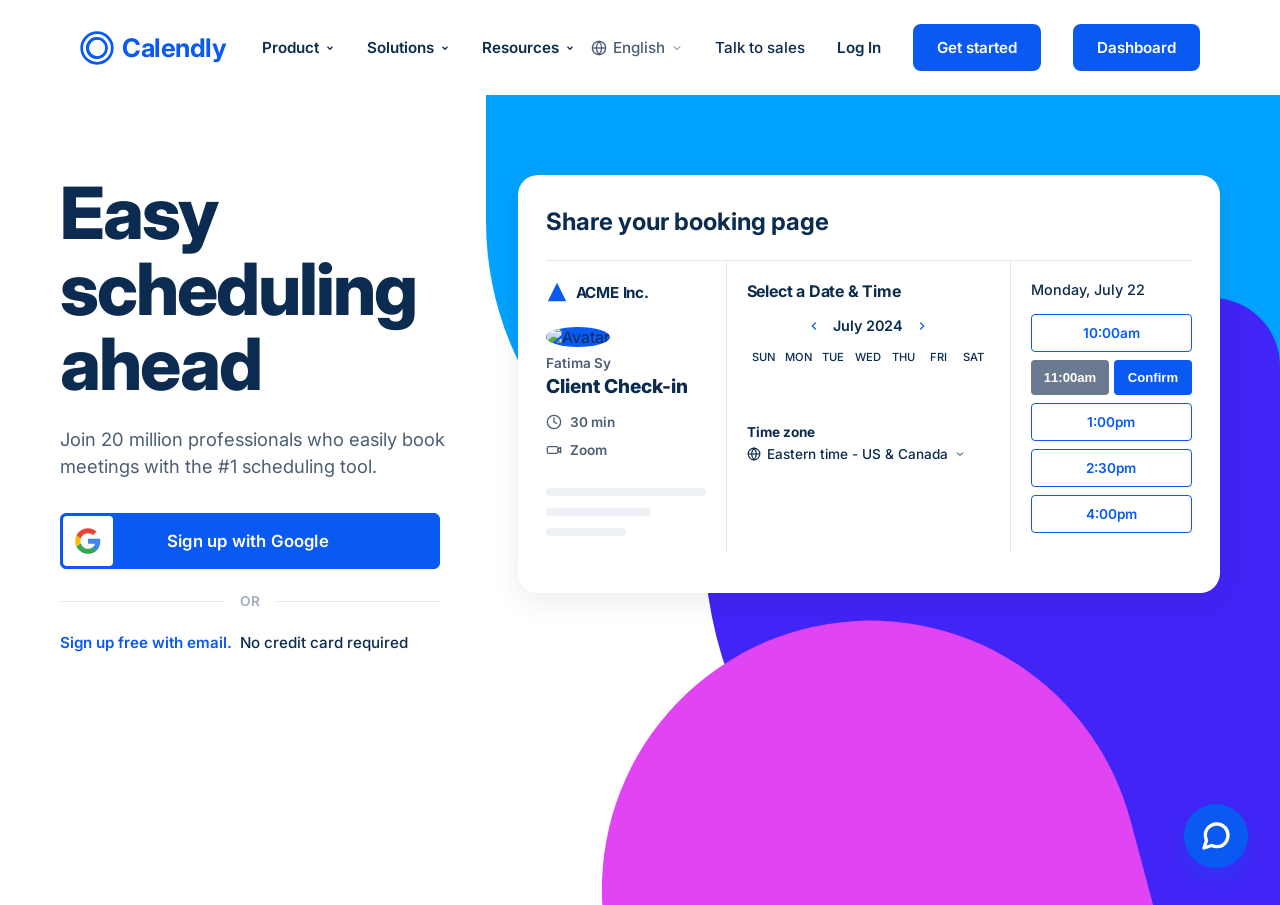
==== commit cbed1271: "added scheduling event" ====
--- a/src/main/resources/templates/index.html
+++ b/src/main/resources/templates/index.html
@@ -1,5 +1,5 @@
 <!DOCTYPE html>
-<html xmlns:th="http://www.thymeleaf.org">
+<html xmlns:th="http://www.thymeleaf.org" xmlns:sec="http://www.thymeleaf.org/extras/spring-security">
 <head>
     <meta charset="UTF-8">
     <title>Free Online Appointment Scheduling Software | Calendly</title>
@@ -27,10 +27,51 @@
         .navbar { display: flex; justify-content: space-between; align-items: center; padding: 24px 80px; background: white; position: relative; z-index: 10; font-size: 0.95rem; }
         .nav-logo { display: flex; align-items: center; gap: 8px; font-weight: 700; font-size: 1.6rem; color: var(--blue); text-decoration: none; letter-spacing: -0.5px; }
         .nav-logo svg { width: 34px; height: 34px; color: var(--blue); }
-        .nav-links { display: flex; gap: 40px; font-weight: 600; color: var(--text-dark); align-items: center; margin-left: 20px; }
-        .nav-links a { text-decoration: none; color: inherit; display: flex; align-items: center; gap: 6px; }
-        .nav-links a:hover { color: var(--blue); }
-        .nav-links svg { width: 12px; height: 12px; }
+        .nav-links { display: flex; gap: 32px; font-weight: 600; color: var(--text-dark); align-items: center; margin-left: 20px; }
+        .nav-item { position: relative; height: 100%; display: flex; align-items: center; padding: 10px 0; cursor: pointer; }
+        .nav-item > a { text-decoration: none; color: inherit; display: flex; align-items: center; gap: 6px; transition: color 0.2s; }
+        .nav-item:hover > a { color: var(--blue); }
+        .nav-item svg.chevron { width: 10px; height: 10px; transition: transform 0.2s; }
+        .nav-item:hover svg.chevron { transform: rotate(180deg); }
+
+        /* Dropdown Base */
+        .dropdown-content {
+            position: absolute;
+            top: 100%;
+            left: 50%;
+            transform: translateX(-50%) translateY(10px);
+            background: white;
+            min-width: 600px;
+            box-shadow: 0 50px 100px -20px rgba(50,50,93,.25), 0 30px 60px -30px rgba(0,0,0,.3);
+            border-radius: 12px;
+            padding: 32px;
+            opacity: 0;
+            visibility: hidden;
+            transition: all 0.3s cubic-bezier(0.16, 1, 0.3, 1);
+            display: grid;
+            z-index: 100;
+            border: 1px solid rgba(0,0,0,0.05);
+        }
+        .nav-item:hover .dropdown-content {
+            opacity: 1;
+            visibility: visible;
+            transform: translateX(-50%) translateY(0);
+        }
+
+        /* Dropdown Layouts */
+        .grid-2-col { grid-template-columns: 1.2fr 1fr; gap: 40px; }
+        .grid-3-col { grid-template-columns: 1fr 1fr 1fr; gap: 40px; min-width: 800px; }
+
+        .menu-section-title { font-size: 0.75rem; text-transform: uppercase; letter-spacing: 1px; color: var(--text-muted); margin-bottom: 20px; font-weight: 700; }
+        .menu-items { display: flex; flex-direction: column; gap: 24px; }
+        .menu-item { display: flex; align-items: flex-start; gap: 16px; text-decoration: none; color: var(--text-dark); transition: transform 0.2s; }
+        .menu-item:hover { transform: translateX(4px); }
+        .menu-icon { width: 40px; height: 40px; border-radius: 8px; display: flex; align-items: center; justify-content: center; flex-shrink: 0; }
+        .menu-icon.blue { background: #E8F3FF; color: var(--blue); }
+        .menu-icon.purple { background: #F3E8FF; color: var(--purple-dark); }
+        .menu-icon svg { width: 20px; height: 20px; }
+        .menu-text h5 { font-size: 0.95rem; font-weight: 700; margin-bottom: 4px; }
+        .menu-text p { font-size: 0.85rem; color: var(--text-muted); font-weight: 400; line-height: 1.4; }
 
         .nav-actions { display: flex; align-items: center; gap: 32px; font-weight: 600; }
         .nav-actions .lang { display: flex; align-items: center; gap: 6px; color: var(--text-muted); text-decoration: none; font-weight: 500; }
@@ -201,9 +242,159 @@
         Calendly
     </a>
     <div class="nav-links">
-        <a href="#">Product <svg viewBox="0 0 24 24" fill="none" stroke="currentColor" stroke-width="2"><path d="M6 9l6 6 6-6"/></svg></a>
-        <a href="#">Solutions <svg viewBox="0 0 24 24" fill="none" stroke="currentColor" stroke-width="2"><path d="M6 9l6 6 6-6"/></svg></a>
-        <a href="#">Resources <svg viewBox="0 0 24 24" fill="none" stroke="currentColor" stroke-width="2"><path d="M6 9l6 6 6-6"/></svg></a>
+        <!-- Product Dropdown -->
+        <div class="nav-item">
+            <a href="#">Product <svg class="chevron" viewBox="0 0 24 24" fill="none" stroke="currentColor" stroke-width="3"><path d="M6 9l6 6 6-6"/></svg></a>
+            <div class="dropdown-content grid-2-col">
+                <div>
+                    <div class="menu-section-title">Product</div>
+                    <div class="menu-items">
+                        <a th:href="@{/scheduling}" class="menu-item">
+                            <div class="menu-icon blue"><svg viewBox="0 0 24 24" fill="none" stroke="currentColor" stroke-width="2"><path d="M10 13a5 5 0 0 0 7.54.54l3-3a5 5 0 0 0-7.07-7.07l-1.72 1.71"/><path d="M14 11a5 5 0 0 0-7.54-.54l-3 3a5 5 0 0 0 7.07 7.07l1.71-1.71"/></svg></div>
+                            <div class="menu-text">
+                                <h5>Scheduling</h5>
+                                <p>Simplified booking for individuals and teams</p>
+                            </div>
+                        </a>
+                        <a href="#" class="menu-item">
+                            <div class="menu-icon blue"><svg viewBox="0 0 24 24" fill="none" stroke="currentColor" stroke-width="2"><path d="M21 15a2 2 0 0 1-2 2H7l-4 4V5a2 2 0 0 1 2-2h14a2 2 0 0 1 2 2z"/></svg></div>
+                            <div class="menu-text">
+                                <h5>Notetaker</h5>
+                                <p>Automated meeting summaries and action items</p>
+                            </div>
+                        </a>
+                        <a href="#" class="menu-item">
+                            <div class="menu-icon blue"><svg viewBox="0 0 24 24" fill="none" stroke="currentColor" stroke-width="2"><rect x="3" y="3" width="18" height="18" rx="2" ry="2"/><line x1="9" y1="3" x2="9" y2="21"/><line x1="15" y1="3" x2="15" y2="21"/><line x1="3" y1="9" x2="21" y2="9"/><line x1="3" y1="15" x2="21" y2="15"/></svg></div>
+                            <div class="menu-text">
+                                <h5>Product overview</h5>
+                                <p>Discover how Calendly works for you</p>
+                            </div>
+                        </a>
+                    </div>
+                </div>
+                <div>
+                    <div class="menu-section-title">Platform</div>
+                    <div class="menu-items">
+                        <a href="#" class="menu-item" style="gap: 12px;">
+                            <svg style="width:18px;height:18px;color:var(--text-muted)" viewBox="0 0 24 24" fill="none" stroke="currentColor" stroke-width="2"><path d="M13 2L3 14h9l-1 8 10-12h-9l1-8z"/></svg>
+                            <span style="font-size: 0.9rem; font-weight: 500;">Integrations</span>
+                        </a>
+                        <a href="#" class="menu-item" style="gap: 12px;">
+                            <svg style="width:18px;height:18px;color:var(--text-muted)" viewBox="0 0 24 24" fill="none" stroke="currentColor" stroke-width="2"><rect x="5" y="2" width="14" height="20" rx="2" ry="2"/><line x1="12" y1="18" x2="12.01" y2="18"/></svg>
+                            <span style="font-size: 0.9rem; font-weight: 500;">Mobile app</span>
+                        </a>
+                        <a href="#" class="menu-item" style="gap: 12px;">
+                            <svg style="width:18px;height:18px;color:var(--text-muted)" viewBox="0 0 24 24" fill="none" stroke="currentColor" stroke-width="2"><circle cx="12" cy="12" r="10"/><line x1="2" y1="12" x2="22" y2="12"/><path d="M12 2a15.3 15.3 0 0 1 4 10 15.3 15.3 0 0 1-4 10 15.3 15.3 0 0 1-4-10 15.3 15.3 0 0 1 4-10z"/></svg>
+                            <span style="font-size: 0.9rem; font-weight: 500;">Browser extension</span>
+                        </a>
+                        <a href="#" class="menu-item" style="gap: 12px;">
+                            <svg style="width:18px;height:18px;color:var(--text-muted)" viewBox="0 0 24 24" fill="none" stroke="currentColor" stroke-width="2"><path d="M12 22s8-4 8-10V5l-8-3-8 3v7c0 6 8 10 8 10z"/></svg>
+                            <span style="font-size: 0.9rem; font-weight: 500;">Security</span>
+                        </a>
+                    </div>
+                </div>
+            </div>
+        </div>
+
+        <!-- Solutions Dropdown -->
+        <div class="nav-item">
+            <a href="#">Solutions <svg class="chevron" viewBox="0 0 24 24" fill="none" stroke="currentColor" stroke-width="3"><path d="M6 9l6 6 6-6"/></svg></a>
+            <div class="dropdown-content grid-3-col">
+                <div>
+                    <div class="menu-section-title">By business size</div>
+                    <div class="menu-items">
+                        <a href="#" class="menu-item">
+                            <div class="menu-icon purple"><svg viewBox="0 0 24 24" fill="none" stroke="currentColor" stroke-width="2"><path d="M20 21v-2a4 4 0 0 0-4-4H8a4 4 0 0 0-4 4v2"/><circle cx="12" cy="7" r="4"/></svg></div>
+                            <div class="menu-text">
+                                <h5>Individuals</h5>
+                                <p>For solopreneurs</p>
+                            </div>
+                        </a>
+                        <a href="#" class="menu-item">
+                            <div class="menu-icon purple"><svg viewBox="0 0 24 24" fill="none" stroke="currentColor" stroke-width="2"><path d="M17 21v-2a4 4 0 0 0-4-4H5a4 4 0 0 0-4 4v2"/><circle cx="9" cy="7" r="4"/><path d="M23 21v-2a4 4 0 0 0-3-3.87"/><path d="M16 3.13a4 4 0 0 1 0 7.75"/></svg></div>
+                            <div class="menu-text">
+                                <h5>Small business</h5>
+                                <p>For growing teams</p>
+                            </div>
+                        </a>
+                    </div>
+                </div>
+                <div>
+                    <div class="menu-section-title">By team</div>
+                    <div class="menu-items">
+                        <a href="#" class="menu-item" style="gap: 12px;">
+                            <svg style="width:18px;height:18px;color:var(--text-muted)" viewBox="0 0 24 24" fill="none" stroke="currentColor" stroke-width="2"><path d="M16 21v-2a4 4 0 0 0-4-4H5a4 4 0 0 0-4 4v2"/><circle cx="8.5" cy="7" r="4"/><polyline points="17 11 19 13 23 9"/></svg>
+                            <span style="font-size: 0.9rem; font-weight: 500;">Sales</span>
+                        </a>
+                        <a href="#" class="menu-item" style="gap: 12px;">
+                            <svg style="width:18px;height:18px;color:var(--text-muted)" viewBox="0 0 24 24" fill="none" stroke="currentColor" stroke-width="2"><path d="M22 16.92v3a2 2 0 0 1-2.18 2 19.79 19.79 0 0 1-8.63-3.07 19.5 19.5 0 0 1-6-6 19.79 19.79 0 0 1-3.07-8.67A2 2 0 0 1 4.11 2h3a2 2 0 0 1 2 1.72 12.84 12.84 0 0 0 .7 2.81 2 2 0 0 1-.45 2.11L8.09 9.91a16 16 0 0 0 6 6l1.27-1.27a2 2 0 0 1 2.11-.45 12.84 12.84 0 0 0 2.81.7A2 2 0 0 1 22 16.92z"/></svg>
+                            <span style="font-size: 0.9rem; font-weight: 500;">Customer success</span>
+                        </a>
+                        <a href="#" class="menu-item" style="gap: 12px;">
+                            <svg style="width:18px;height:18px;color:var(--text-muted)" viewBox="0 0 24 24" fill="none" stroke="currentColor" stroke-width="2"><path d="M12 20h9"/><path d="M16.5 3.5a2.121 2.121 0 0 1 3 3L7 19l-4 1 1-4L16.5 3.5z"/></svg>
+                            <span style="font-size: 0.9rem; font-weight: 500;">Marketing</span>
+                        </a>
+                    </div>
+                </div>
+                <div>
+                    <div class="menu-section-title">By industry</div>
+                    <div class="menu-items">
+                        <a href="#" class="menu-item" style="gap: 12px;">
+                            <svg style="width:18px;height:18px;color:var(--text-muted)" viewBox="0 0 24 24" fill="none" stroke="currentColor" stroke-width="2"><path d="M22 10v6M2 10l10-5 10 5-10 5z"/><path d="M6 12v5c3 3 9 3 12 0v-5"/></svg>
+                            <span style="font-size: 0.9rem; font-weight: 500;">Education</span>
+                        </a>
+                        <a href="#" class="menu-item" style="gap: 12px;">
+                            <svg style="width:18px;height:18px;color:var(--text-muted)" viewBox="0 0 24 24" fill="none" stroke="currentColor" stroke-width="2"><rect x="2" y="7" width="20" height="14" rx="2" ry="2"/><path d="M16 21V5a2 2 0 0 0-2-2h-4a2 2 0 0 0-2 2v16"/></svg>
+                            <span style="font-size: 0.9rem; font-weight: 500;">Technology</span>
+                        </a>
+                        <a href="#" class="menu-item" style="gap: 12px;">
+                            <svg style="width:18px;height:18px;color:var(--text-muted)" viewBox="0 0 24 24" fill="none" stroke="currentColor" stroke-width="2"><line x1="12" y1="1" x2="12" y2="23"/><path d="M17 5H9.5a3.5 3.5 0 0 0 0 7h5a3.5 3.5 0 0 1 0 7H6"/></svg>
+                            <span style="font-size: 0.9rem; font-weight: 500;">Financial services</span>
+                        </a>
+                    </div>
+                </div>
+            </div>
+        </div>
+
+        <!-- Resources Dropdown -->
+        <div class="nav-item">
+            <a href="#">Resources <svg class="chevron" viewBox="0 0 24 24" fill="none" stroke="currentColor" stroke-width="3"><path d="M6 9l6 6 6-6"/></svg></a>
+            <div class="dropdown-content grid-2-col">
+                <div>
+                    <div class="menu-section-title">Explore</div>
+                    <div class="menu-items">
+                        <a href="#" class="menu-item">
+                            <div class="menu-icon blue"><svg viewBox="0 0 24 24" fill="none" stroke="currentColor" stroke-width="2"><path d="M12 2l3.09 6.26L22 9.27l-5 4.87 1.18 6.88L12 17.77l-6.18 3.25L7 14.14 2 9.27l6.91-1.01L12 2z"/></svg></div>
+                            <div class="menu-text">
+                                <h5>Customer stories</h5>
+                                <p>See how businesses are growing with Calendly</p>
+                            </div>
+                        </a>
+                        <a href="#" class="menu-item">
+                            <div class="menu-icon blue"><svg viewBox="0 0 24 24" fill="none" stroke="currentColor" stroke-width="2"><rect x="2" y="3" width="20" height="14" rx="2" ry="2"/><line x1="8" y1="21" x2="16" y2="21"/><line x1="12" y1="17" x2="12" y2="21"/></svg></div>
+                            <div class="menu-text">
+                                <h5>Blog</h5>
+                                <p>Read the latest product and company news</p>
+                            </div>
+                        </a>
+                    </div>
+                </div>
+                <div>
+                    <div class="menu-section-title">Learn & connect</div>
+                    <div class="menu-items">
+                        <a href="#" class="menu-item" style="gap: 12px;">
+                            <svg style="width:18px;height:18px;color:var(--text-muted)" viewBox="0 0 24 24" fill="none" stroke="currentColor" stroke-width="2"><path d="M18 13v6a2 2 0 0 1-2 2H5a2 2 0 0 1-2-2V8a2 2 0 0 1 2-2h6"/><polyline points="15 3 21 3 21 9"/><line x1="10" y1="14" x2="21" y2="3"/></svg>
+                            <span style="font-size: 0.9rem; font-weight: 500;">Help Center</span>
+                        </a>
+                        <a href="#" class="menu-item" style="gap: 12px;">
+                            <svg style="width:18px;height:18px;color:var(--text-muted)" viewBox="0 0 24 24" fill="none" stroke="currentColor" stroke-width="2"><path d="M16 18l6-6-6-6"/><path d="M8 6l-6 6 6 6"/></svg>
+                            <span style="font-size: 0.9rem; font-weight: 500;">API & Developer tools</span>
+                        </a>
+                    </div>
+                </div>
+            </div>
+        </div>
+        
     </div>
     <div class="nav-actions">
         <a href="#" class="lang">
@@ -211,8 +402,12 @@
             English <svg viewBox="0 0 24 24" fill="none" stroke="currentColor" stroke-width="2" style="width:12px;height:12px;"><path d="M6 9l6 6 6-6"/></svg>
         </a>
         <a href="#" class="lang" style="color: var(--text-dark);">Talk to sales</a>
-        <a th:href="@{/login}" class="login">Log In</a>
-        <a th:href="@{/register}" class="btn-get-started">Get started</a>
+        <!-- Public Links -->
+        <a sec:authorize="isAnonymous()" th:href="@{/login}" class="login">Log In</a>
+        <a sec:authorize="isAnonymous()" th:href="@{/register}" class="btn-get-started">Get started</a>
+        
+        <!-- Authenticated Links -->
+        <a sec:authorize="isAuthenticated()" th:href="@{/dashboard}" class="btn-get-started">Dashboard</a>
     </div>
 </nav>
 
@@ -238,18 +433,6 @@
                         </svg>
                     </div>
                     <span>Sign up with Google</span>
-                </a>
-
-                <a th:href="@{/oauth2/authorization/microsoft}" class="oauth-btn ms-btn">
-                    <div class="icon-wrapper">
-                        <svg viewBox="0 0 24 24" xmlns="http://www.w3.org/2000/svg">
-                            <rect x="1" y="1" width="10" height="10" fill="#F25022"/>
-                            <rect x="13" y="1" width="10" height="10" fill="#7FBA00"/>
-                            <rect x="1" y="13" width="10" height="10" fill="#00A4EF"/>
-                            <rect x="13" y="13" width="10" height="10" fill="#FFB900"/>
-                        </svg>
-                    </div>
-                    <span>Sign up with Microsoft</span>
                 </a>
             </div>
 
